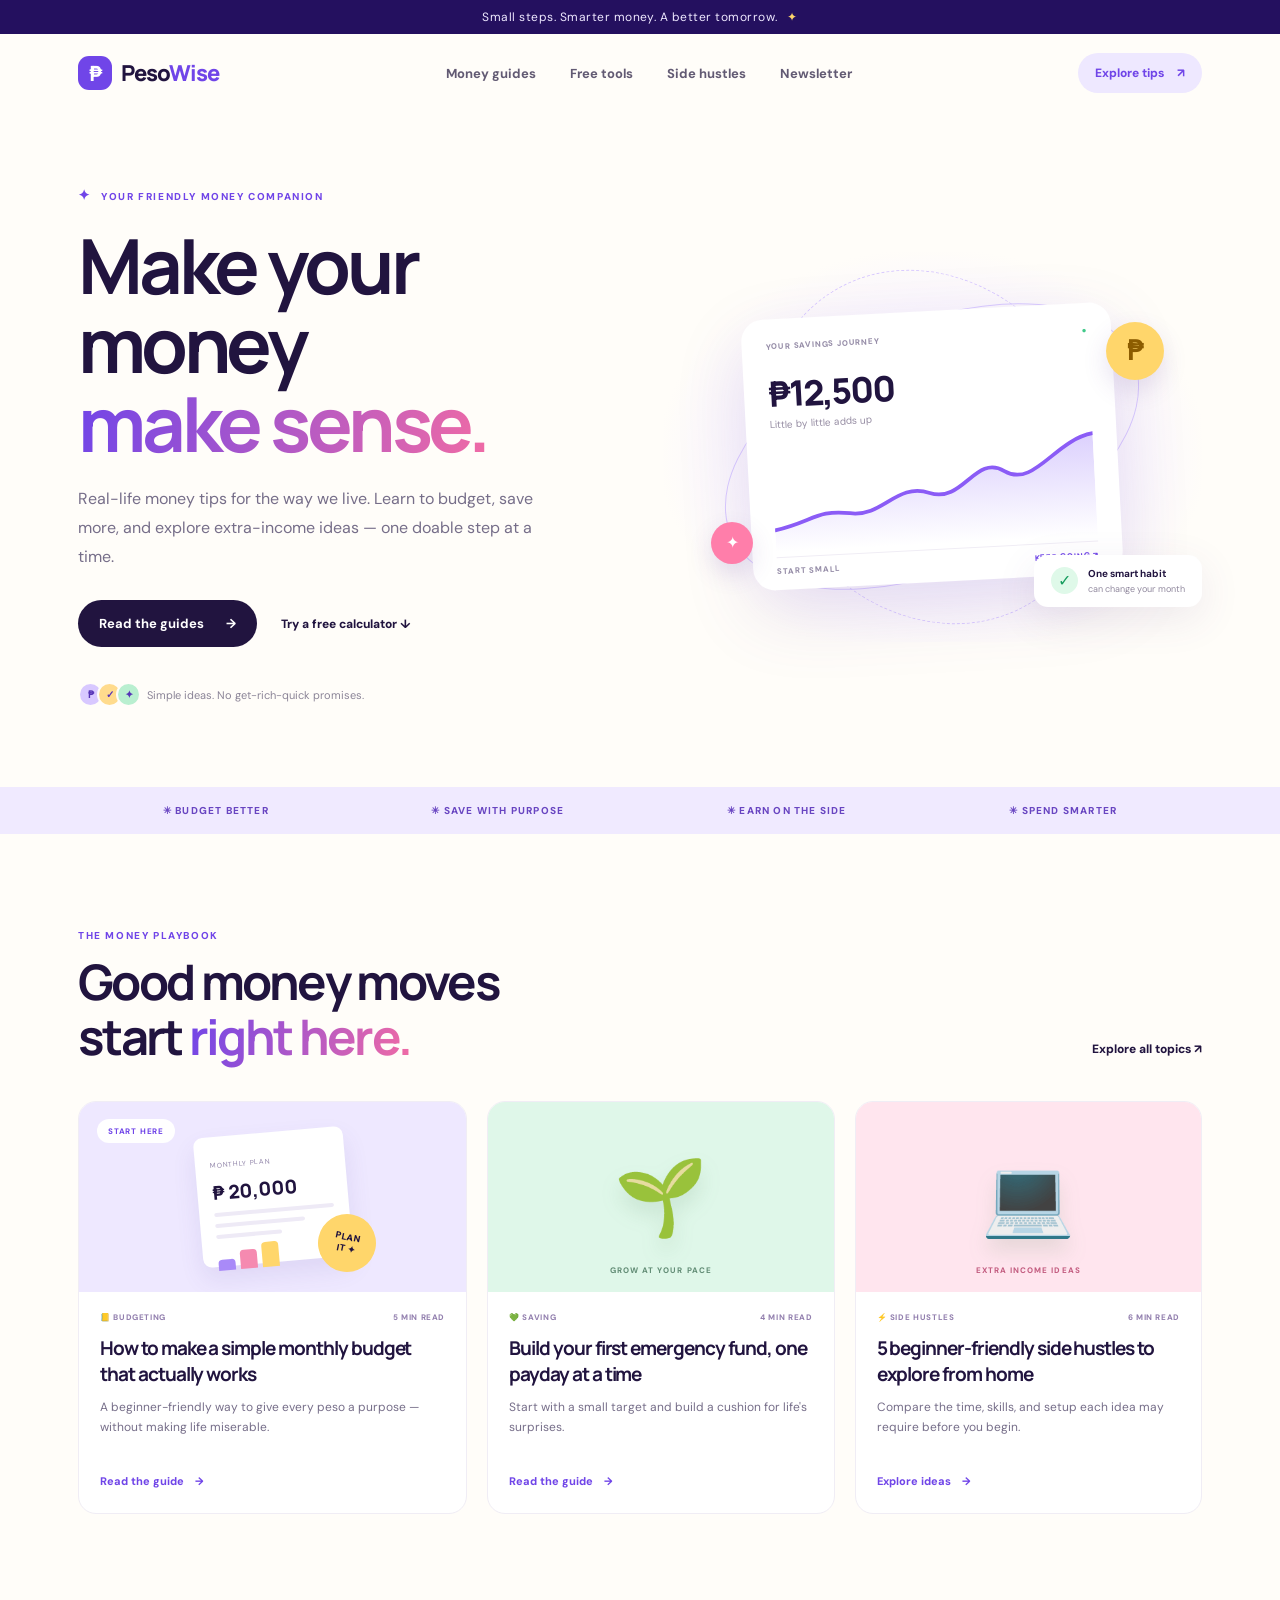
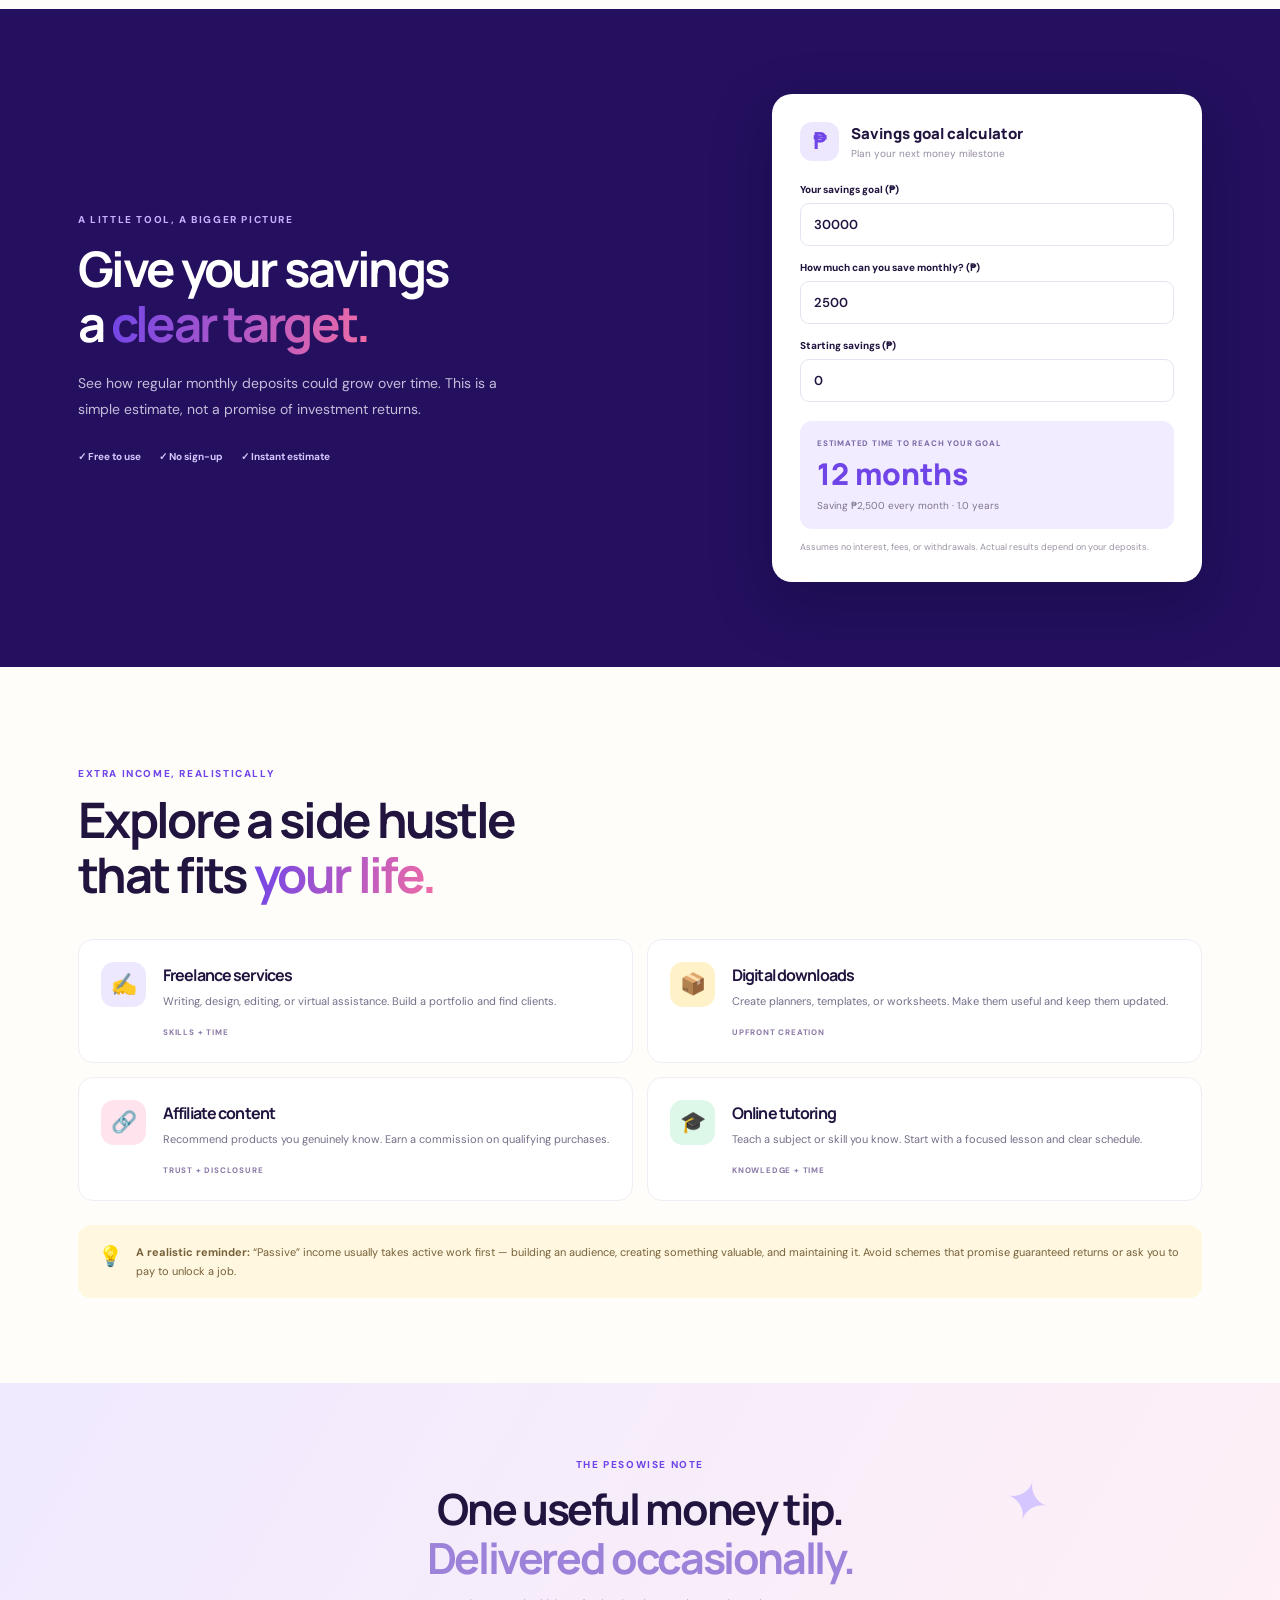
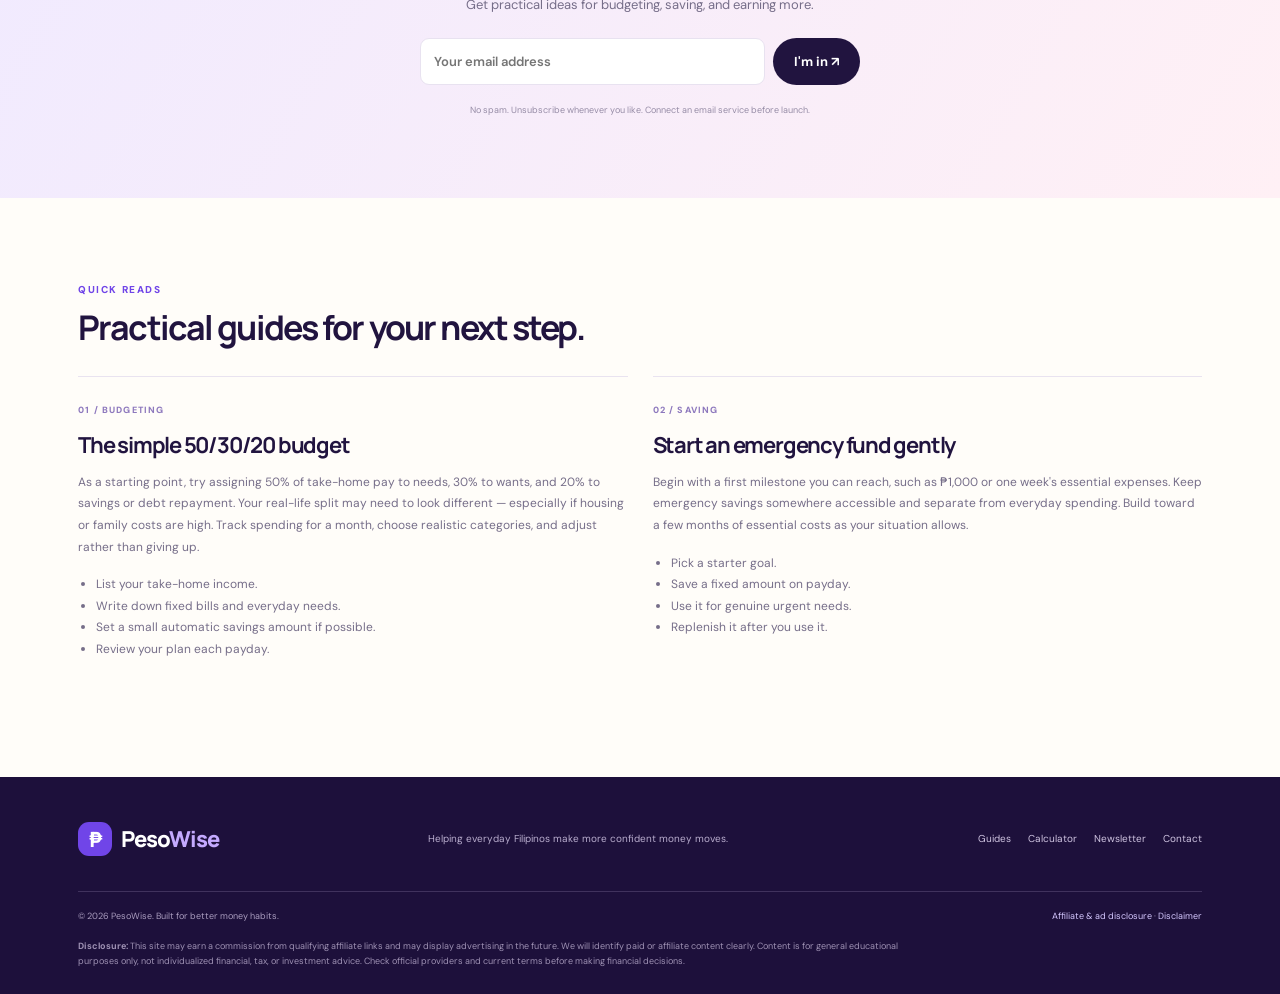
==== index.html @ 8e6aa743 "Add files via upload" ====
<!doctype html>
<html lang="en">
<head>
  <meta charset="utf-8">
  <meta name="viewport" content="width=device-width, initial-scale=1">
  <meta name="description" content="Practical money tips for everyday life in the Philippines: budgeting, saving, side hustles, and smarter spending.">
  <meta name="theme-color" content="#24105f">
  <title>PesoWise — Make your money make sense</title>
  <link rel="preconnect" href="https://fonts.googleapis.com">
  <link rel="preconnect" href="https://fonts.gstatic.com" crossorigin>
  <link href="https://fonts.googleapis.com/css2?family=DM+Sans:wght@400;500;600;700;800&family=Manrope:wght@500;600;700;800&display=swap" rel="stylesheet">
  <link rel="stylesheet" href="styles.css">
</head>
<body>
  <div class="announcement">Small steps. Smarter money. A better tomorrow. <span>✦</span></div>
  <header class="site-header">
    <a class="brand" href="#" aria-label="PesoWise home"><span class="brand-mark">₱</span><span>Peso<span class="brand-accent">Wise</span></span></a>
    <button class="menu-toggle" aria-label="Toggle menu" aria-expanded="false">☰</button>
    <nav class="nav">
      <a href="#guides">Money guides</a><a href="#tools">Free tools</a><a href="#hustles">Side hustles</a><a href="#newsletter">Newsletter</a>
    </nav>
    <a class="header-cta" href="#guides">Explore tips <span>↗</span></a>
  </header>

  <main>
    <section class="hero">
      <div class="hero-copy">
        <div class="eyebrow"><span class="sparkle">✦</span> YOUR FRIENDLY MONEY COMPANION</div>
        <h1>Make your money<br><span class="gradient-text">make sense.</span></h1>
        <p class="hero-lede">Real-life money tips for the way we live. Learn to budget, save more, and explore extra-income ideas — one doable step at a time.</p>
        <div class="hero-actions"><a class="button button-dark" href="#guides">Read the guides <span>→</span></a><a class="text-link" href="#tools">Try a free calculator ↓</a></div>
        <div class="trust-line"><span class="avatar-stack"><i>₱</i><i>✓</i><i>✦</i></span><span>Simple ideas. No get-rich-quick promises.</span></div>
      </div>
      <div class="hero-art" aria-label="Illustration of savings growth">
        <div class="art-orbit orbit-one"></div><div class="art-orbit orbit-two"></div>
        <div class="coin coin-one">₱</div><div class="coin coin-two">✦</div>
        <div class="growth-card"><div class="growth-top"><span>YOUR SAVINGS JOURNEY</span><span class="dot-live">●</span></div><div class="growth-amount">₱<span id="heroAmount">12,500</span></div><div class="growth-caption">Little by little adds up</div><svg viewBox="0 0 340 115" role="img" aria-label="An upward savings chart"><defs><linearGradient id="area" x1="0" x2="0" y1="0" y2="1"><stop offset="0" stop-color="#a78bfa" stop-opacity=".4"/><stop offset="1" stop-color="#a78bfa" stop-opacity="0"/></linearGradient></defs><path d="M0 92 C40 85 45 72 80 78 S130 48 165 61 S215 22 245 42 S300 12 340 7 V115 H0Z" fill="url(#area)"/><path d="M0 92 C40 85 45 72 80 78 S130 48 165 61 S215 22 245 42 S300 12 340 7" fill="none" stroke="#8b5cf6" stroke-width="4" stroke-linecap="round"/></svg><div class="growth-bottom"><span>START SMALL</span><span>KEEP GOING ↗</span></div></div>
        <div class="floating-note"><span class="note-icon">✓</span><span><b>One smart habit</b><small>can change your month</small></span></div>
      </div>
    </section>

    <section class="ticker"><span>✳ BUDGET BETTER</span><span>✳ SAVE WITH PURPOSE</span><span>✳ EARN ON THE SIDE</span><span>✳ SPEND SMARTER</span></section>

    <section class="section guides-section" id="guides">
      <div class="section-heading"><div><div class="eyebrow">THE MONEY PLAYBOOK</div><h2>Good money moves<br>start <span class="gradient-text">right here.</span></h2></div><a class="view-all" href="#hustles">Explore all topics ↗</a></div>
      <div class="article-grid">
        <article class="article-card featured-card"><div class="article-art art-budget"><span class="art-label">START HERE</span><div class="budget-visual"><div class="mini-paper"><span>MONTHLY PLAN</span><b>₱ 20,000</b><i></i><i></i><i></i><div class="mini-bars"><em></em><em></em><em></em></div></div><div class="round-sticker">PLAN<br>IT ✦</div></div></div><div class="article-content"><div class="article-meta"><span>📒 BUDGETING</span><span>5 MIN READ</span></div><h3>How to make a simple monthly budget that actually works</h3><p>A beginner-friendly way to give every peso a purpose — without making life miserable.</p><a href="#article-budget" class="read-link">Read the guide <span>→</span></a></div></article>
        <article class="article-card"><div class="article-art art-save"><span class="big-emoji">🌱</span><span class="art-caption">GROW AT YOUR PACE</span></div><div class="article-content"><div class="article-meta"><span>💚 SAVING</span><span>4 MIN READ</span></div><h3>Build your first emergency fund, one payday at a time</h3><p>Start with a small target and build a cushion for life's surprises.</p><a href="#article-emergency" class="read-link">Read the guide <span>→</span></a></div></article>
        <article class="article-card"><div class="article-art art-side"><span class="big-emoji">💻</span><span class="art-caption">EXTRA INCOME IDEAS</span></div><div class="article-content"><div class="article-meta"><span>⚡ SIDE HUSTLES</span><span>6 MIN READ</span></div><h3>5 beginner-friendly side hustles to explore from home</h3><p>Compare the time, skills, and setup each idea may require before you begin.</p><a href="#hustles" class="read-link">Explore ideas <span>→</span></a></div></article>
      </div>
    </section>

    <section class="calculator-section" id="tools">
      <div class="calculator-copy"><div class="eyebrow">A LITTLE TOOL, A BIGGER PICTURE</div><h2>Give your savings<br>a <span class="gradient-text">clear target.</span></h2><p>See how regular monthly deposits could grow over time. This is a simple estimate, not a promise of investment returns.</p><div class="tool-points"><span>✓ Free to use</span><span>✓ No sign-up</span><span>✓ Instant estimate</span></div></div>
      <div class="calculator-card"><div class="calc-title"><span class="calc-icon">₱</span><div><b>Savings goal calculator</b><small>Plan your next money milestone</small></div></div>
        <label for="goal">Your savings goal (₱)</label><input id="goal" type="number" min="1" value="30000">
        <label for="monthly">How much can you save monthly? (₱)</label><input id="monthly" type="number" min="1" value="2500">
        <label for="starting">Starting savings (₱)</label><input id="starting" type="number" min="0" value="0">
        <div class="calc-result"><small>ESTIMATED TIME TO REACH YOUR GOAL</small><strong id="months">12 months</strong><span id="calcDetail">Saving ₱2,500 every month</span></div>
        <p class="fine-print">Assumes no interest, fees, or withdrawals. Actual results depend on your deposits.</p>
      </div>
    </section>

    <section class="section hustle-section" id="hustles"><div class="section-heading"><div><div class="eyebrow">EXTRA INCOME, REALISTICALLY</div><h2>Explore a side hustle<br>that fits <span class="gradient-text">your life.</span></h2></div></div>
      <div class="hustle-grid">
        <div class="hustle-item"><span class="hustle-icon purple">✍️</span><div><h3>Freelance services</h3><p>Writing, design, editing, or virtual assistance. Build a portfolio and find clients.</p><small>SKILLS + TIME</small></div></div>
        <div class="hustle-item"><span class="hustle-icon yellow">📦</span><div><h3>Digital downloads</h3><p>Create planners, templates, or worksheets. Make them useful and keep them updated.</p><small>UPFRONT CREATION</small></div></div>
        <div class="hustle-item"><span class="hustle-icon pink">🔗</span><div><h3>Affiliate content</h3><p>Recommend products you genuinely know. Earn a commission on qualifying purchases.</p><small>TRUST + DISCLOSURE</small></div></div>
        <div class="hustle-item"><span class="hustle-icon green">🎓</span><div><h3>Online tutoring</h3><p>Teach a subject or skill you know. Start with a focused lesson and clear schedule.</p><small>KNOWLEDGE + TIME</small></div></div>
      </div>
      <div class="honest-note"><span>💡</span><p><b>A realistic reminder:</b> “Passive” income usually takes active work first — building an audience, creating something valuable, and maintaining it. Avoid schemes that promise guaranteed returns or ask you to pay to unlock a job.</p></div>
    </section>

    <section class="newsletter-section" id="newsletter"><div class="newsletter-spark">✦</div><div class="eyebrow">THE PESOWISE NOTE</div><h2>One useful money tip.<br><span>Delivered occasionally.</span></h2><p>Get practical ideas for budgeting, saving, and earning more.</p><form id="newsletterForm"><input type="email" id="email" placeholder="Your email address" required aria-label="Your email address"><button class="button button-dark" type="submit">I'm in ↗</button></form><small id="formMessage">No spam. Unsubscribe whenever you like. Connect an email service before launch.</small></section>

    <section class="section article-details">
      <div class="eyebrow">QUICK READS</div><h2>Practical guides for your next step.</h2>
      <div class="detail-grid">
        <article id="article-budget"><span class="detail-number">01 / BUDGETING</span><h3>The simple 50/30/20 budget</h3><p>As a starting point, try assigning 50% of take-home pay to needs, 30% to wants, and 20% to savings or debt repayment. Your real-life split may need to look different — especially if housing or family costs are high. Track spending for a month, choose realistic categories, and adjust rather than giving up.</p><ul><li>List your take-home income.</li><li>Write down fixed bills and everyday needs.</li><li>Set a small automatic savings amount if possible.</li><li>Review your plan each payday.</li></ul></article>
        <article id="article-emergency"><span class="detail-number">02 / SAVING</span><h3>Start an emergency fund gently</h3><p>Begin with a first milestone you can reach, such as ₱1,000 or one week's essential expenses. Keep emergency savings somewhere accessible and separate from everyday spending. Build toward a few months of essential costs as your situation allows.</p><ul><li>Pick a starter goal.</li><li>Save a fixed amount on payday.</li><li>Use it for genuine urgent needs.</li><li>Replenish it after you use it.</li></ul></article>
      </div>
    </section>
  </main>

  <footer class="footer"><div class="footer-main"><a class="brand brand-light" href="#"><span class="brand-mark">₱</span><span>Peso<span class="brand-accent">Wise</span></span></a><p>Helping everyday Filipinos make more confident money moves.</p><div class="footer-links"><a href="#guides">Guides</a><a href="#tools">Calculator</a><a href="#newsletter">Newsletter</a><a href="mailto:hello@yourdomain.com">Contact</a></div></div><div class="footer-bottom"><span>© <span id="year"></span> PesoWise. Built for better money habits.</span><span><a href="#disclosure">Affiliate & ad disclosure</a> · <a href="#disclosure">Disclaimer</a></span></div><div class="disclosure" id="disclosure"><b>Disclosure:</b> This site may earn a commission from qualifying affiliate links and may display advertising in the future. We will identify paid or affiliate content clearly. Content is for general educational purposes only, not individualized financial, tax, or investment advice. Check official providers and current terms before making financial decisions.</div></footer>
  <script src="script.js"></script>
</body>
</html>
---- styles.css ----
@import url('https://fonts.googleapis.com/css2?family=DM+Sans:wght@400;500;600;700;800&family=Manrope:wght@500;600;700;800&display=swap');
:root{--ink:#21143f;--muted:#766e89;--purple:#7045e8;--lav:#eee8ff;--pink:#ff7eaa;--yellow:#ffd66b;--green:#b8f0d0;--paper:#fffdf9}
*{box-sizing:border-box}html{scroll-behavior:smooth}body{margin:0;background:var(--paper);color:var(--ink);font-family:'DM Sans',sans-serif}a{color:inherit;text-decoration:none}.announcement{background:#24105f;color:#eee8ff;text-align:center;padding:9px 15px;font-size:12px;letter-spacing:.04em}.announcement span{color:#ffd66b;margin-left:6px}.site-header{height:78px;max-width:1180px;margin:auto;padding:0 28px;display:flex;align-items:center;justify-content:space-between}.brand{display:flex;align-items:center;gap:9px;font:800 22px Manrope,sans-serif;letter-spacing:-1px}.brand-mark{width:34px;height:34px;display:grid;place-items:center;border-radius:11px;background:var(--purple);color:white;font-size:21px}.brand-accent{color:var(--purple)}.nav{display:flex;gap:34px;font-size:13px;font-weight:700;color:#625a73}.nav a:hover,.view-all:hover,.text-link:hover{color:var(--purple)}.header-cta{background:var(--lav);padding:12px 17px;border-radius:30px;font-size:12px;font-weight:800;color:var(--purple)}.header-cta span{margin-left:10px}.menu-toggle{display:none;background:none;border:0;font-size:24px}.hero{max-width:1180px;margin:auto;padding:74px 28px 80px;display:grid;grid-template-columns:1fr 1fr;align-items:center;gap:45px;min-height:550px}.eyebrow{font-size:10px;letter-spacing:.16em;font-weight:800;color:var(--purple)}.sparkle{font-size:14px;margin-right:6px}h1,h2,h3,p{margin-top:0}h1,h2,h3{font-family:Manrope,sans-serif;letter-spacing:-.055em}h1{font-size:clamp(48px,6vw,76px);line-height:1.04;margin:22px 0}.gradient-text{background:linear-gradient(100deg,#7045e8,#f06ba5);-webkit-background-clip:text;background-clip:text;color:transparent}.hero-lede{max-width:470px;color:var(--muted);font-size:16px;line-height:1.8}.hero-actions{display:flex;align-items:center;gap:24px;margin-top:29px}.button{border:0;cursor:pointer;display:inline-flex;align-items:center;justify-content:center;gap:22px;border-radius:30px;padding:15px 21px;font:700 13px 'DM Sans';transition:transform .2s}.button:hover{transform:translateY(-2px)}.button-dark{background:var(--ink);color:white}.text-link,.view-all{font-size:12px;font-weight:800}.trust-line{display:flex;align-items:center;gap:12px;margin-top:35px;color:#8b8497;font-size:11px}.avatar-stack{display:flex}.avatar-stack i{font-style:normal;display:grid;place-items:center;width:25px;height:25px;border-radius:50%;border:2px solid var(--paper);margin-right:-6px;background:#d8c8ff;color:#5633b6;font-size:10px;font-weight:900}.avatar-stack i:nth-child(2){background:#ffdb8d}.avatar-stack i:nth-child(3){background:#b9efd0}.hero-art{height:390px;position:relative;display:grid;place-items:center;background:radial-gradient(ellipse at 50% 52%,#f1eaff 0,#f8f3ff 42%,transparent 72%)}.art-orbit{position:absolute;border:1px solid #d9caff;border-radius:50%;transform:rotate(-24deg)}.orbit-one{width:440px;height:245px}.orbit-two{width:370px;height:320px;transform:rotate(55deg);border-style:dashed}.growth-card{z-index:2;background:white;width:min(370px,85%);padding:22px 24px 14px;border-radius:22px;box-shadow:0 25px 70px #6b49a526;transform:rotate(-3deg)}.growth-top,.growth-bottom{display:flex;justify-content:space-between;font-size:8px;letter-spacing:.1em;font-weight:800;color:#958ca7}.dot-live{color:#42c98a}.growth-amount{font:800 35px Manrope;margin-top:19px;letter-spacing:-2px}.growth-caption{font-size:10px;color:#968da3}.growth-card svg{width:100%;margin-top:12px}.growth-bottom{padding-top:8px;border-top:1px solid #f0edf5}.growth-bottom span:last-child{color:var(--purple)}.coin{position:absolute;z-index:3;border-radius:50%;display:grid;place-items:center;box-shadow:0 10px 25px #5c3b9926}.coin-one{width:58px;height:58px;right:7%;top:18%;background:var(--yellow);font-size:27px;font-weight:900;color:#8c5c00}.coin-two{width:42px;height:42px;left:9%;bottom:20%;background:var(--pink);color:white}.floating-note{position:absolute;z-index:4;bottom:35px;right:0;background:white;box-shadow:0 12px 40px #5d41851b;border-radius:14px;padding:12px 17px;display:flex;align-items:center;gap:10px}.note-icon{background:#dff9e9;color:#159c5d;border-radius:50%;width:27px;height:27px;display:grid;place-items:center}.floating-note b,.floating-note small{display:block}.floating-note b{font-size:10px}.floating-note small{font-size:9px;color:#91899e;margin-top:3px}.ticker{display:flex;justify-content:space-evenly;gap:20px;flex-wrap:wrap;background:#f0eaff;padding:17px 20px;color:#6845c1;font-size:10px;letter-spacing:.12em;font-weight:800}.section{max-width:1180px;margin:auto;padding:95px 28px}.section-heading{display:flex;justify-content:space-between;align-items:end;margin-bottom:36px}.section h2,.calculator-section h2,.newsletter-section h2{font-size:clamp(34px,4vw,49px);line-height:1.12;margin:13px 0 0}.view-all{padding-bottom:8px}.article-grid{display:grid;grid-template-columns:1.12fr 1fr 1fr;gap:20px}.article-card{background:white;border:1px solid #f0edf5;border-radius:18px;overflow:hidden;transition:transform .25s,box-shadow .25s}.article-card:hover{transform:translateY(-5px);box-shadow:0 18px 45px #31204c12}.article-art{height:190px;position:relative;display:grid;place-items:center;overflow:hidden}.art-budget{background:#eee8ff}.art-save{background:#dff7e9}.art-side{background:#ffe5ee}.art-label{position:absolute;left:18px;top:17px;background:white;border-radius:30px;padding:7px 11px;font-size:8px;letter-spacing:.1em;font-weight:800;color:#7045e8}.budget-visual{position:relative}.mini-paper{width:150px;height:130px;background:white;box-shadow:0 12px 25px #5e46a41c;border-radius:9px;padding:15px;transform:rotate(-5deg)}.mini-paper span{font-size:7px;color:#9185a9;letter-spacing:.1em}.mini-paper b{display:block;font:800 19px Manrope;margin:7px 0}.mini-paper i{display:block;height:4px;background:#eeeaf6;border-radius:5px;margin:7px 0;width:100%}.mini-paper i:nth-of-type(2){width:75%}.mini-paper i:nth-of-type(3){width:55%}.mini-bars{display:flex;gap:5px;align-items:end;height:25px}.mini-bars em{width:17px;background:#a98af8;border-radius:4px 4px 0 0;height:45%}.mini-bars em:nth-child(2){height:75%;background:#f58ab0}.mini-bars em:nth-child(3){height:100%;background:#ffd66b}.round-sticker{position:absolute;right:-28px;bottom:-10px;background:#ffd66b;width:58px;height:58px;border-radius:50%;display:grid;place-content:center;text-align:center;font-size:9px;font-weight:900;transform:rotate(12deg)}.big-emoji{font-size:75px;filter:drop-shadow(0 12px 10px #4c805022)}.art-caption{position:absolute;bottom:17px;font-size:8px;letter-spacing:.13em;font-weight:800;color:#638d76}.art-side .art-caption{color:#c35d80}.article-content{padding:20px 21px 23px}.article-meta{display:flex;justify-content:space-between;font-size:8px;letter-spacing:.08em;font-weight:800;color:#927fae}.article-content h3{font-size:19px;line-height:1.35;margin:14px 0 9px}.article-content p{font-size:12px;line-height:1.7;color:var(--muted);min-height:60px}.read-link{font-size:11px;font-weight:800;color:var(--purple)}.read-link span{margin-left:8px}.calculator-section{background:#24105f;color:white;padding:85px max(28px,calc((100% - 1124px)/2));display:grid;grid-template-columns:1fr 430px;gap:70px;align-items:center}.calculator-section .eyebrow{color:#c6afff}.calculator-section h2{margin:16px 0;color:white}.calculator-copy>p{color:#c6bddb;line-height:1.8;font-size:14px;max-width:430px;margin-top:20px}.tool-points{display:flex;gap:18px;flex-wrap:wrap;color:#d5c8ff;font-size:10px;font-weight:700;margin-top:28px}.calculator-card{background:white;color:var(--ink);padding:28px;border-radius:20px;box-shadow:0 20px 60px #0c052f55}.calc-title{display:flex;align-items:center;gap:12px;margin-bottom:22px}.calc-icon{width:39px;height:39px;border-radius:12px;background:#eee8ff;color:#7045e8;display:grid;place-items:center;font-size:22px;font-weight:900}.calc-title b,.calc-title small{display:block}.calc-title b{font:800 15px Manrope}.calc-title small{font-size:10px;color:#968da3;margin-top:3px}.calculator-card label{display:block;font-size:10px;font-weight:800;margin:15px 0 7px}.calculator-card input,.newsletter-section input{width:100%;border:1px solid #e8e2f0;border-radius:9px;padding:12px 13px;font:600 13px 'DM Sans';color:var(--ink);outline:none}.calculator-card input:focus,.newsletter-section input:focus{border-color:#8b6bec;box-shadow:0 0 0 3px #8b6bec20}.calc-result{margin-top:19px;background:#f1ecff;border-radius:12px;padding:17px}.calc-result small,.calc-result strong,.calc-result span{display:block}.calc-result small{font-size:8px;letter-spacing:.1em;font-weight:800;color:#7e6ca8}.calc-result strong{font:800 30px Manrope;color:#7045e8;margin:5px 0}.calc-result span{font-size:10px;color:#81758f}.fine-print{font-size:9px;color:#9b93a5;line-height:1.5;margin:12px 0 0}.hustle-section{padding-top:100px;padding-bottom:85px}.hustle-grid{display:grid;grid-template-columns:1fr 1fr;gap:14px}.hustle-item{display:flex;gap:17px;padding:22px;background:white;border:1px solid #f0edf5;border-radius:15px}.hustle-icon{width:45px;height:45px;flex-shrink:0;display:grid;place-items:center;border-radius:13px;font-size:21px}.purple{background:#eee8ff}.yellow{background:#fff2c9}.pink{background:#ffe4ed}.green{background:#ddf7e8}.hustle-item h3{font-size:16px;margin:2px 0 6px}.hustle-item p{font-size:11px;line-height:1.65;color:var(--muted);margin-bottom:9px}.hustle-item small{font-size:8px;letter-spacing:.1em;color:#8c7ba8;font-weight:800}.honest-note{margin-top:24px;display:flex;gap:13px;padding:18px 20px;background:#fff7df;border-radius:13px;color:#76613a}.honest-note span{font-size:20px}.honest-note p{font-size:11px;line-height:1.7;margin:0}.newsletter-section{position:relative;overflow:hidden;text-align:center;background:linear-gradient(120deg,#f0eaff,#fff0f5);padding:75px 20px 80px}.newsletter-section h2{margin:14px 0;font-size:43px}.newsletter-section h2 span{color:#9c83d9}.newsletter-section>p{font-size:13px;color:var(--muted)}.newsletter-section form{max-width:440px;margin:25px auto 12px;display:flex;gap:8px}.newsletter-section input{background:white;flex:1;min-width:0}.newsletter-section form .button{white-space:nowrap}.newsletter-section>small{font-size:9px;color:#968ca6}.newsletter-spark{position:absolute;right:18%;top:20%;font-size:55px;color:#d5c6ff;transform:rotate(15deg)}.article-details{padding-top:85px;padding-bottom:100px}.article-details h2{font-size:34px;margin:12px 0 30px}.detail-grid{display:grid;grid-template-columns:1fr 1fr;gap:25px}.detail-grid article{border-top:1px solid #e9e3f0;padding-top:20px}.detail-number{font-size:9px;letter-spacing:.13em;color:#8d78bd;font-weight:800}.detail-grid h3{font-size:22px;margin:12px 0}.detail-grid p,.detail-grid li{font-size:12px;line-height:1.8;color:var(--muted)}.detail-grid ul{padding-left:18px}.footer{background:#1d103b;color:#e9e1fb;padding:45px max(28px,calc((100% - 1124px)/2)) 25px}.brand-light{color:white}.brand-light .brand-accent{color:#c4aaff}.footer-main{display:grid;grid-template-columns:1fr 1.3fr 1fr;align-items:center;gap:25px}.footer-main p{font-size:10px;color:#b9adce;margin:0}.footer-links{display:flex;justify-content:flex-end;gap:17px;font-size:10px;color:#cfc4e1}.footer-bottom{border-top:1px solid #40325d;margin-top:35px;padding-top:18px;display:flex;justify-content:space-between;gap:15px;font-size:9px;color:#a99cbe}.footer-bottom a{color:#d5c8ff}.disclosure{font-size:9px;line-height:1.7;color:#9e91b3;margin-top:17px;max-width:850px}
@media(max-width:800px){.nav{gap:15px}.hero{gap:15px}.article-grid{grid-template-columns:1fr 1fr}.featured-card{grid-column:span 2}.calculator-section{grid-template-columns:1fr 390px;gap:25px;padding-left:28px;padding-right:28px}.footer-main{grid-template-columns:1fr 1fr}.footer-main p{grid-column:span 2}.footer-links{justify-content:flex-start;grid-column:span 2}}
@media(max-width:620px){.site-header{height:68px;padding:0 19px}.menu-toggle{display:block;margin-left:auto;margin-right:15px}.header-cta{padding:10px 12px}.nav{display:none;position:absolute;top:68px;left:0;right:0;background:white;padding:20px;z-index:10;box-shadow:0 15px 25px #25104414;flex-direction:column}.nav.open{display:flex}.hero{padding:55px 22px 60px;grid-template-columns:1fr;gap:5px}.hero-art{height:330px}.hero h1{font-size:55px}.floating-note{right:0;bottom:15px}.ticker{font-size:8px;gap:12px}.section{padding:70px 20px}.section-heading{align-items:start;gap:15px;flex-direction:column}.article-grid{grid-template-columns:1fr}.featured-card{grid-column:auto}.article-art{height:175px}.article-content p{min-height:0}.calculator-section{padding:65px 20px;grid-template-columns:1fr;gap:30px}.calculator-card{padding:22px}.hustle-grid,.detail-grid{grid-template-columns:1fr}.hustle-item{padding:17px}.newsletter-section{padding:65px 20px}.newsletter-section h2{font-size:35px}.newsletter-spark{right:5%;top:5%;font-size:35px}.newsletter-section form{flex-direction:column}.newsletter-section form .button{width:100%}.footer{padding:38px 20px 22px}.footer-main{grid-template-columns:1fr}.footer-main p,.footer-links{grid-column:auto}.footer-links{flex-wrap:wrap}.footer-bottom{flex-direction:column}.article-details h2{font-size:30px}}
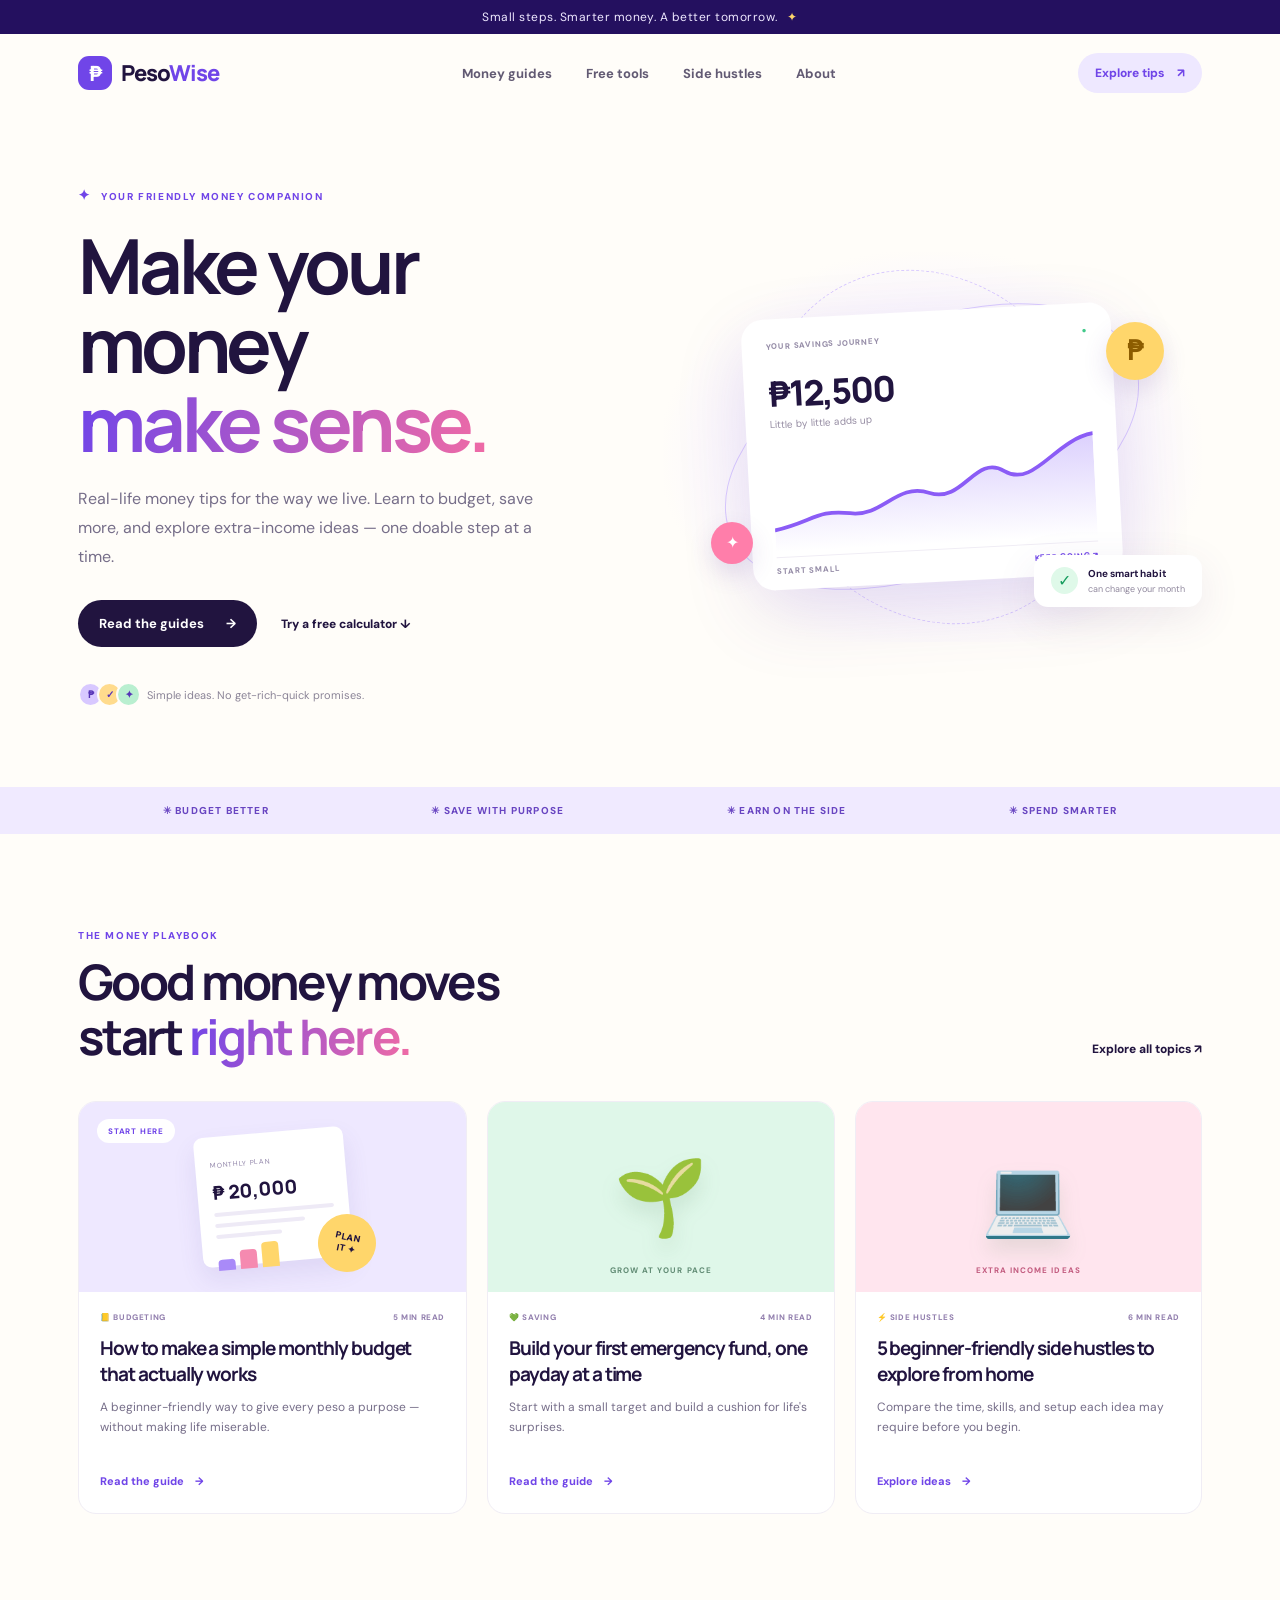
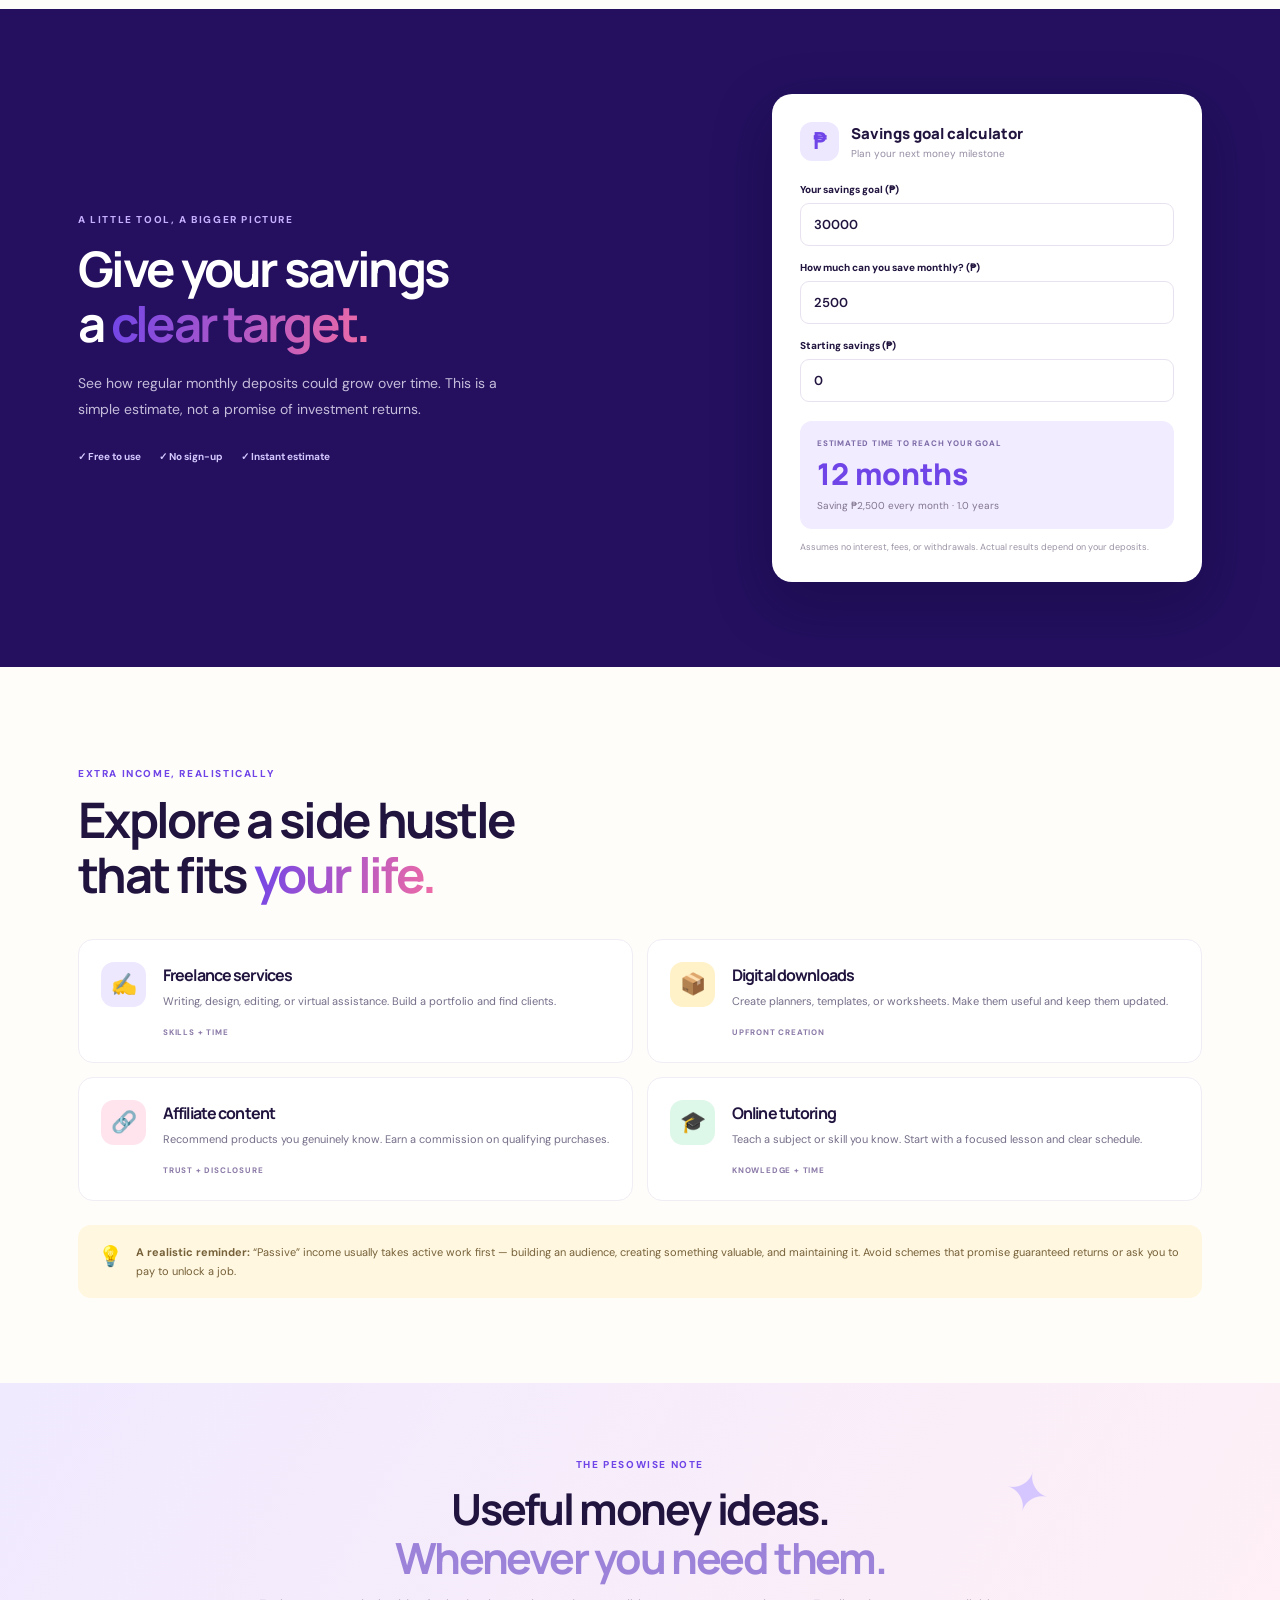
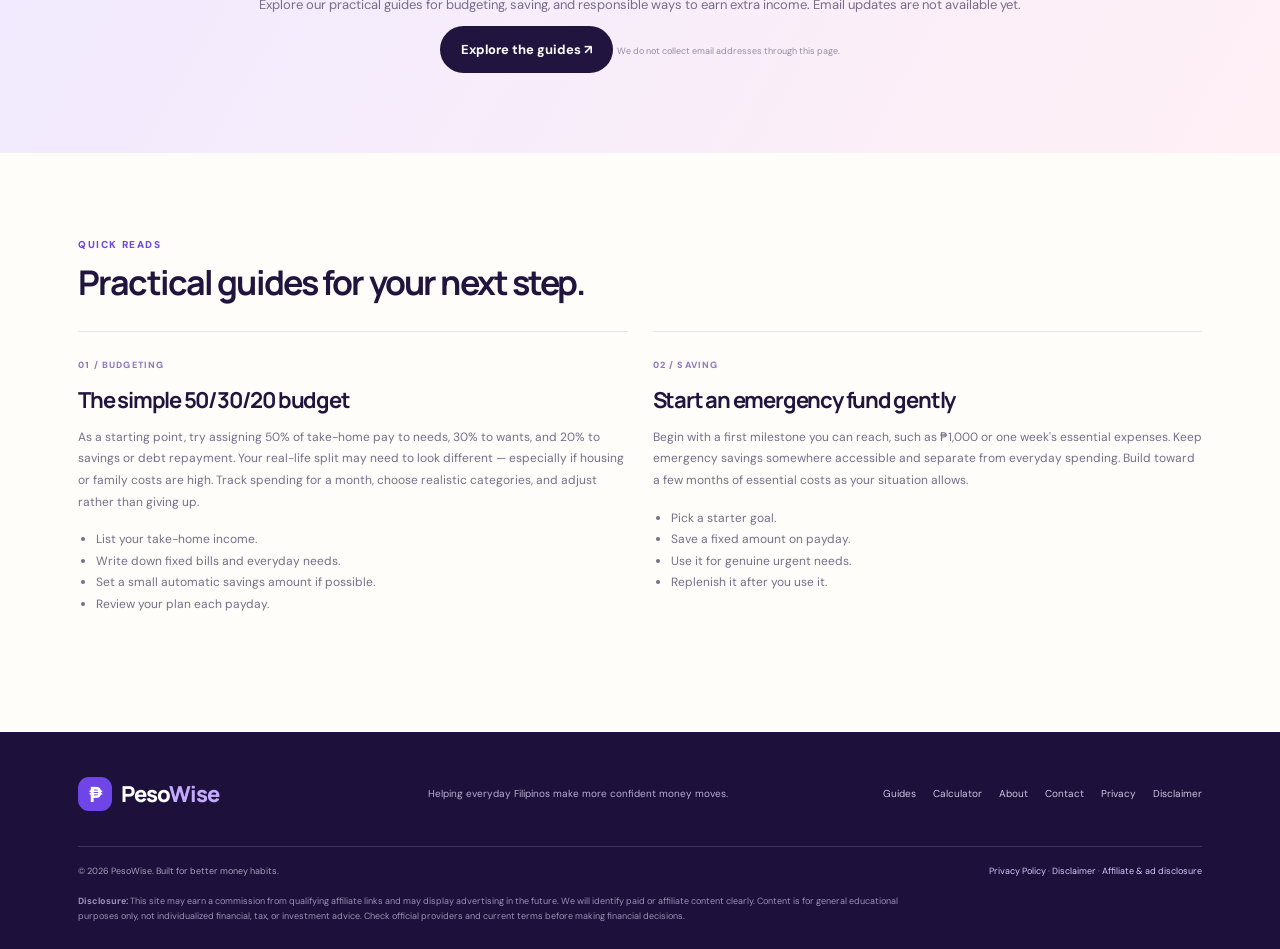
==== commit 9cab2b35: "Add files via upload" ====
--- a/index.html
+++ b/index.html
@@ -17,7 +17,7 @@
     <a class="brand" href="#" aria-label="PesoWise home"><span class="brand-mark">₱</span><span>Peso<span class="brand-accent">Wise</span></span></a>
     <button class="menu-toggle" aria-label="Toggle menu" aria-expanded="false">☰</button>
     <nav class="nav">
-      <a href="#guides">Money guides</a><a href="#tools">Free tools</a><a href="#hustles">Side hustles</a><a href="#newsletter">Newsletter</a>
+      <a href="#guides">Money guides</a><a href="#tools">Free tools</a><a href="#hustles">Side hustles</a><a href="about.html">About</a>
     </nav>
     <a class="header-cta" href="#guides">Explore tips <span>↗</span></a>
   </header>
@@ -71,7 +71,13 @@
       <div class="honest-note"><span>💡</span><p><b>A realistic reminder:</b> “Passive” income usually takes active work first — building an audience, creating something valuable, and maintaining it. Avoid schemes that promise guaranteed returns or ask you to pay to unlock a job.</p></div>
     </section>
 
-    <section class="newsletter-section" id="newsletter"><div class="newsletter-spark">✦</div><div class="eyebrow">THE PESOWISE NOTE</div><h2>One useful money tip.<br><span>Delivered occasionally.</span></h2><p>Get practical ideas for budgeting, saving, and earning more.</p><form id="newsletterForm"><input type="email" id="email" placeholder="Your email address" required aria-label="Your email address"><button class="button button-dark" type="submit">I'm in ↗</button></form><small id="formMessage">No spam. Unsubscribe whenever you like. Connect an email service before launch.</small></section>
+    <section class="newsletter-section" id="newsletter">
+      <div class="newsletter-spark">✦</div><div class="eyebrow">THE PESOWISE NOTE</div>
+      <h2>Useful money ideas.<br><span>Whenever you need them.</span></h2>
+      <p>Explore our practical guides for budgeting, saving, and responsible ways to earn extra income. Email updates are not available yet.</p>
+      <a class="button button-dark" href="#guides">Explore the guides ↗</a>
+      <small>We do not collect email addresses through this page.</small>
+    </section>
 
     <section class="section article-details">
       <div class="eyebrow">QUICK READS</div><h2>Practical guides for your next step.</h2>
@@ -82,7 +88,7 @@
     </section>
   </main>
 
-  <footer class="footer"><div class="footer-main"><a class="brand brand-light" href="#"><span class="brand-mark">₱</span><span>Peso<span class="brand-accent">Wise</span></span></a><p>Helping everyday Filipinos make more confident money moves.</p><div class="footer-links"><a href="#guides">Guides</a><a href="#tools">Calculator</a><a href="#newsletter">Newsletter</a><a href="mailto:hello@yourdomain.com">Contact</a></div></div><div class="footer-bottom"><span>© <span id="year"></span> PesoWise. Built for better money habits.</span><span><a href="#disclosure">Affiliate & ad disclosure</a> · <a href="#disclosure">Disclaimer</a></span></div><div class="disclosure" id="disclosure"><b>Disclosure:</b> This site may earn a commission from qualifying affiliate links and may display advertising in the future. We will identify paid or affiliate content clearly. Content is for general educational purposes only, not individualized financial, tax, or investment advice. Check official providers and current terms before making financial decisions.</div></footer>
+  <footer class="footer"><div class="footer-main"><a class="brand brand-light" href="#"><span class="brand-mark">₱</span><span>Peso<span class="brand-accent">Wise</span></span></a><p>Helping everyday Filipinos make more confident money moves.</p><div class="footer-links"><a href="#guides">Guides</a><a href="#tools">Calculator</a><a href="about.html">About</a><a href="contact.html">Contact</a><a href="privacy.html">Privacy</a><a href="disclaimer.html">Disclaimer</a></div></div><div class="footer-bottom"><span>© <span id="year"></span> PesoWise. Built for better money habits.</span><span><a href="privacy.html">Privacy Policy</a> · <a href="disclaimer.html">Disclaimer</a> · <a href="#disclosure">Affiliate & ad disclosure</a></span></div><div class="disclosure" id="disclosure"><b>Disclosure:</b> This site may earn a commission from qualifying affiliate links and may display advertising in the future. We will identify paid or affiliate content clearly. Content is for general educational purposes only, not individualized financial, tax, or investment advice. Check official providers and current terms before making financial decisions.</div></footer>
   <script src="script.js"></script>
 </body>
 </html>
--- a/styles.css
+++ b/styles.css
@@ -3,3 +3,21 @@
 *{box-sizing:border-box}html{scroll-behavior:smooth}body{margin:0;background:var(--paper);color:var(--ink);font-family:'DM Sans',sans-serif}a{color:inherit;text-decoration:none}.announcement{background:#24105f;color:#eee8ff;text-align:center;padding:9px 15px;font-size:12px;letter-spacing:.04em}.announcement span{color:#ffd66b;margin-left:6px}.site-header{height:78px;max-width:1180px;margin:auto;padding:0 28px;display:flex;align-items:center;justify-content:space-between}.brand{display:flex;align-items:center;gap:9px;font:800 22px Manrope,sans-serif;letter-spacing:-1px}.brand-mark{width:34px;height:34px;display:grid;place-items:center;border-radius:11px;background:var(--purple);color:white;font-size:21px}.brand-accent{color:var(--purple)}.nav{display:flex;gap:34px;font-size:13px;font-weight:700;color:#625a73}.nav a:hover,.view-all:hover,.text-link:hover{color:var(--purple)}.header-cta{background:var(--lav);padding:12px 17px;border-radius:30px;font-size:12px;font-weight:800;color:var(--purple)}.header-cta span{margin-left:10px}.menu-toggle{display:none;background:none;border:0;font-size:24px}.hero{max-width:1180px;margin:auto;padding:74px 28px 80px;display:grid;grid-template-columns:1fr 1fr;align-items:center;gap:45px;min-height:550px}.eyebrow{font-size:10px;letter-spacing:.16em;font-weight:800;color:var(--purple)}.sparkle{font-size:14px;margin-right:6px}h1,h2,h3,p{margin-top:0}h1,h2,h3{font-family:Manrope,sans-serif;letter-spacing:-.055em}h1{font-size:clamp(48px,6vw,76px);line-height:1.04;margin:22px 0}.gradient-text{background:linear-gradient(100deg,#7045e8,#f06ba5);-webkit-background-clip:text;background-clip:text;color:transparent}.hero-lede{max-width:470px;color:var(--muted);font-size:16px;line-height:1.8}.hero-actions{display:flex;align-items:center;gap:24px;margin-top:29px}.button{border:0;cursor:pointer;display:inline-flex;align-items:center;justify-content:center;gap:22px;border-radius:30px;padding:15px 21px;font:700 13px 'DM Sans';transition:transform .2s}.button:hover{transform:translateY(-2px)}.button-dark{background:var(--ink);color:white}.text-link,.view-all{font-size:12px;font-weight:800}.trust-line{display:flex;align-items:center;gap:12px;margin-top:35px;color:#8b8497;font-size:11px}.avatar-stack{display:flex}.avatar-stack i{font-style:normal;display:grid;place-items:center;width:25px;height:25px;border-radius:50%;border:2px solid var(--paper);margin-right:-6px;background:#d8c8ff;color:#5633b6;font-size:10px;font-weight:900}.avatar-stack i:nth-child(2){background:#ffdb8d}.avatar-stack i:nth-child(3){background:#b9efd0}.hero-art{height:390px;position:relative;display:grid;place-items:center;background:radial-gradient(ellipse at 50% 52%,#f1eaff 0,#f8f3ff 42%,transparent 72%)}.art-orbit{position:absolute;border:1px solid #d9caff;border-radius:50%;transform:rotate(-24deg)}.orbit-one{width:440px;height:245px}.orbit-two{width:370px;height:320px;transform:rotate(55deg);border-style:dashed}.growth-card{z-index:2;background:white;width:min(370px,85%);padding:22px 24px 14px;border-radius:22px;box-shadow:0 25px 70px #6b49a526;transform:rotate(-3deg)}.growth-top,.growth-bottom{display:flex;justify-content:space-between;font-size:8px;letter-spacing:.1em;font-weight:800;color:#958ca7}.dot-live{color:#42c98a}.growth-amount{font:800 35px Manrope;margin-top:19px;letter-spacing:-2px}.growth-caption{font-size:10px;color:#968da3}.growth-card svg{width:100%;margin-top:12px}.growth-bottom{padding-top:8px;border-top:1px solid #f0edf5}.growth-bottom span:last-child{color:var(--purple)}.coin{position:absolute;z-index:3;border-radius:50%;display:grid;place-items:center;box-shadow:0 10px 25px #5c3b9926}.coin-one{width:58px;height:58px;right:7%;top:18%;background:var(--yellow);font-size:27px;font-weight:900;color:#8c5c00}.coin-two{width:42px;height:42px;left:9%;bottom:20%;background:var(--pink);color:white}.floating-note{position:absolute;z-index:4;bottom:35px;right:0;background:white;box-shadow:0 12px 40px #5d41851b;border-radius:14px;padding:12px 17px;display:flex;align-items:center;gap:10px}.note-icon{background:#dff9e9;color:#159c5d;border-radius:50%;width:27px;height:27px;display:grid;place-items:center}.floating-note b,.floating-note small{display:block}.floating-note b{font-size:10px}.floating-note small{font-size:9px;color:#91899e;margin-top:3px}.ticker{display:flex;justify-content:space-evenly;gap:20px;flex-wrap:wrap;background:#f0eaff;padding:17px 20px;color:#6845c1;font-size:10px;letter-spacing:.12em;font-weight:800}.section{max-width:1180px;margin:auto;padding:95px 28px}.section-heading{display:flex;justify-content:space-between;align-items:end;margin-bottom:36px}.section h2,.calculator-section h2,.newsletter-section h2{font-size:clamp(34px,4vw,49px);line-height:1.12;margin:13px 0 0}.view-all{padding-bottom:8px}.article-grid{display:grid;grid-template-columns:1.12fr 1fr 1fr;gap:20px}.article-card{background:white;border:1px solid #f0edf5;border-radius:18px;overflow:hidden;transition:transform .25s,box-shadow .25s}.article-card:hover{transform:translateY(-5px);box-shadow:0 18px 45px #31204c12}.article-art{height:190px;position:relative;display:grid;place-items:center;overflow:hidden}.art-budget{background:#eee8ff}.art-save{background:#dff7e9}.art-side{background:#ffe5ee}.art-label{position:absolute;left:18px;top:17px;background:white;border-radius:30px;padding:7px 11px;font-size:8px;letter-spacing:.1em;font-weight:800;color:#7045e8}.budget-visual{position:relative}.mini-paper{width:150px;height:130px;background:white;box-shadow:0 12px 25px #5e46a41c;border-radius:9px;padding:15px;transform:rotate(-5deg)}.mini-paper span{font-size:7px;color:#9185a9;letter-spacing:.1em}.mini-paper b{display:block;font:800 19px Manrope;margin:7px 0}.mini-paper i{display:block;height:4px;background:#eeeaf6;border-radius:5px;margin:7px 0;width:100%}.mini-paper i:nth-of-type(2){width:75%}.mini-paper i:nth-of-type(3){width:55%}.mini-bars{display:flex;gap:5px;align-items:end;height:25px}.mini-bars em{width:17px;background:#a98af8;border-radius:4px 4px 0 0;height:45%}.mini-bars em:nth-child(2){height:75%;background:#f58ab0}.mini-bars em:nth-child(3){height:100%;background:#ffd66b}.round-sticker{position:absolute;right:-28px;bottom:-10px;background:#ffd66b;width:58px;height:58px;border-radius:50%;display:grid;place-content:center;text-align:center;font-size:9px;font-weight:900;transform:rotate(12deg)}.big-emoji{font-size:75px;filter:drop-shadow(0 12px 10px #4c805022)}.art-caption{position:absolute;bottom:17px;font-size:8px;letter-spacing:.13em;font-weight:800;color:#638d76}.art-side .art-caption{color:#c35d80}.article-content{padding:20px 21px 23px}.article-meta{display:flex;justify-content:space-between;font-size:8px;letter-spacing:.08em;font-weight:800;color:#927fae}.article-content h3{font-size:19px;line-height:1.35;margin:14px 0 9px}.article-content p{font-size:12px;line-height:1.7;color:var(--muted);min-height:60px}.read-link{font-size:11px;font-weight:800;color:var(--purple)}.read-link span{margin-left:8px}.calculator-section{background:#24105f;color:white;padding:85px max(28px,calc((100% - 1124px)/2));display:grid;grid-template-columns:1fr 430px;gap:70px;align-items:center}.calculator-section .eyebrow{color:#c6afff}.calculator-section h2{margin:16px 0;color:white}.calculator-copy>p{color:#c6bddb;line-height:1.8;font-size:14px;max-width:430px;margin-top:20px}.tool-points{display:flex;gap:18px;flex-wrap:wrap;color:#d5c8ff;font-size:10px;font-weight:700;margin-top:28px}.calculator-card{background:white;color:var(--ink);padding:28px;border-radius:20px;box-shadow:0 20px 60px #0c052f55}.calc-title{display:flex;align-items:center;gap:12px;margin-bottom:22px}.calc-icon{width:39px;height:39px;border-radius:12px;background:#eee8ff;color:#7045e8;display:grid;place-items:center;font-size:22px;font-weight:900}.calc-title b,.calc-title small{display:block}.calc-title b{font:800 15px Manrope}.calc-title small{font-size:10px;color:#968da3;margin-top:3px}.calculator-card label{display:block;font-size:10px;font-weight:800;margin:15px 0 7px}.calculator-card input,.newsletter-section input{width:100%;border:1px solid #e8e2f0;border-radius:9px;padding:12px 13px;font:600 13px 'DM Sans';color:var(--ink);outline:none}.calculator-card input:focus,.newsletter-section input:focus{border-color:#8b6bec;box-shadow:0 0 0 3px #8b6bec20}.calc-result{margin-top:19px;background:#f1ecff;border-radius:12px;padding:17px}.calc-result small,.calc-result strong,.calc-result span{display:block}.calc-result small{font-size:8px;letter-spacing:.1em;font-weight:800;color:#7e6ca8}.calc-result strong{font:800 30px Manrope;color:#7045e8;margin:5px 0}.calc-result span{font-size:10px;color:#81758f}.fine-print{font-size:9px;color:#9b93a5;line-height:1.5;margin:12px 0 0}.hustle-section{padding-top:100px;padding-bottom:85px}.hustle-grid{display:grid;grid-template-columns:1fr 1fr;gap:14px}.hustle-item{display:flex;gap:17px;padding:22px;background:white;border:1px solid #f0edf5;border-radius:15px}.hustle-icon{width:45px;height:45px;flex-shrink:0;display:grid;place-items:center;border-radius:13px;font-size:21px}.purple{background:#eee8ff}.yellow{background:#fff2c9}.pink{background:#ffe4ed}.green{background:#ddf7e8}.hustle-item h3{font-size:16px;margin:2px 0 6px}.hustle-item p{font-size:11px;line-height:1.65;color:var(--muted);margin-bottom:9px}.hustle-item small{font-size:8px;letter-spacing:.1em;color:#8c7ba8;font-weight:800}.honest-note{margin-top:24px;display:flex;gap:13px;padding:18px 20px;background:#fff7df;border-radius:13px;color:#76613a}.honest-note span{font-size:20px}.honest-note p{font-size:11px;line-height:1.7;margin:0}.newsletter-section{position:relative;overflow:hidden;text-align:center;background:linear-gradient(120deg,#f0eaff,#fff0f5);padding:75px 20px 80px}.newsletter-section h2{margin:14px 0;font-size:43px}.newsletter-section h2 span{color:#9c83d9}.newsletter-section>p{font-size:13px;color:var(--muted)}.newsletter-section form{max-width:440px;margin:25px auto 12px;display:flex;gap:8px}.newsletter-section input{background:white;flex:1;min-width:0}.newsletter-section form .button{white-space:nowrap}.newsletter-section>small{font-size:9px;color:#968ca6}.newsletter-spark{position:absolute;right:18%;top:20%;font-size:55px;color:#d5c6ff;transform:rotate(15deg)}.article-details{padding-top:85px;padding-bottom:100px}.article-details h2{font-size:34px;margin:12px 0 30px}.detail-grid{display:grid;grid-template-columns:1fr 1fr;gap:25px}.detail-grid article{border-top:1px solid #e9e3f0;padding-top:20px}.detail-number{font-size:9px;letter-spacing:.13em;color:#8d78bd;font-weight:800}.detail-grid h3{font-size:22px;margin:12px 0}.detail-grid p,.detail-grid li{font-size:12px;line-height:1.8;color:var(--muted)}.detail-grid ul{padding-left:18px}.footer{background:#1d103b;color:#e9e1fb;padding:45px max(28px,calc((100% - 1124px)/2)) 25px}.brand-light{color:white}.brand-light .brand-accent{color:#c4aaff}.footer-main{display:grid;grid-template-columns:1fr 1.3fr 1fr;align-items:center;gap:25px}.footer-main p{font-size:10px;color:#b9adce;margin:0}.footer-links{display:flex;justify-content:flex-end;gap:17px;font-size:10px;color:#cfc4e1}.footer-bottom{border-top:1px solid #40325d;margin-top:35px;padding-top:18px;display:flex;justify-content:space-between;gap:15px;font-size:9px;color:#a99cbe}.footer-bottom a{color:#d5c8ff}.disclosure{font-size:9px;line-height:1.7;color:#9e91b3;margin-top:17px;max-width:850px}
 @media(max-width:800px){.nav{gap:15px}.hero{gap:15px}.article-grid{grid-template-columns:1fr 1fr}.featured-card{grid-column:span 2}.calculator-section{grid-template-columns:1fr 390px;gap:25px;padding-left:28px;padding-right:28px}.footer-main{grid-template-columns:1fr 1fr}.footer-main p{grid-column:span 2}.footer-links{justify-content:flex-start;grid-column:span 2}}
 @media(max-width:620px){.site-header{height:68px;padding:0 19px}.menu-toggle{display:block;margin-left:auto;margin-right:15px}.header-cta{padding:10px 12px}.nav{display:none;position:absolute;top:68px;left:0;right:0;background:white;padding:20px;z-index:10;box-shadow:0 15px 25px #25104414;flex-direction:column}.nav.open{display:flex}.hero{padding:55px 22px 60px;grid-template-columns:1fr;gap:5px}.hero-art{height:330px}.hero h1{font-size:55px}.floating-note{right:0;bottom:15px}.ticker{font-size:8px;gap:12px}.section{padding:70px 20px}.section-heading{align-items:start;gap:15px;flex-direction:column}.article-grid{grid-template-columns:1fr}.featured-card{grid-column:auto}.article-art{height:175px}.article-content p{min-height:0}.calculator-section{padding:65px 20px;grid-template-columns:1fr;gap:30px}.calculator-card{padding:22px}.hustle-grid,.detail-grid{grid-template-columns:1fr}.hustle-item{padding:17px}.newsletter-section{padding:65px 20px}.newsletter-section h2{font-size:35px}.newsletter-spark{right:5%;top:5%;font-size:35px}.newsletter-section form{flex-direction:column}.newsletter-section form .button{width:100%}.footer{padding:38px 20px 22px}.footer-main{grid-template-columns:1fr}.footer-main p,.footer-links{grid-column:auto}.footer-links{flex-wrap:wrap}.footer-bottom{flex-direction:column}.article-details h2{font-size:30px}}
+
+
+/* Informational pages */
+.page-hero{max-width:980px;margin:0 auto;padding:68px 28px 28px}
+.page-hero h1{font-size:clamp(38px,5vw,58px);margin:14px 0}
+.page-hero p{max-width:720px;color:var(--muted);line-height:1.8;font-size:15px}
+.policy-content{max-width:900px;margin:0 auto;padding:20px 28px 90px}
+.policy-content article{background:#fff;border:1px solid #f0edf5;border-radius:16px;padding:25px 28px;margin:18px 0}
+.policy-content h2{font-size:23px;margin:0 0 12px}
+.policy-content h3{font-size:17px;margin:22px 0 8px}
+.policy-content p,.policy-content li{font-size:14px;line-height:1.85;color:var(--muted)}
+.policy-content ul{padding-left:22px}
+.policy-note{background:#fff7df;border-radius:12px;padding:16px 18px;color:#765e31;font-size:13px;line-height:1.7}
+.page-links{display:flex;gap:12px;flex-wrap:wrap;margin-top:22px}
+.page-links a{font-weight:700;color:var(--purple);font-size:13px}
+@media(max-width:620px){.page-hero{padding:48px 20px 18px}.policy-content{padding:12px 20px 65px}.policy-content article{padding:20px}}
+
+:focus-visible{outline:3px solid #a78bfa;outline-offset:3px}
